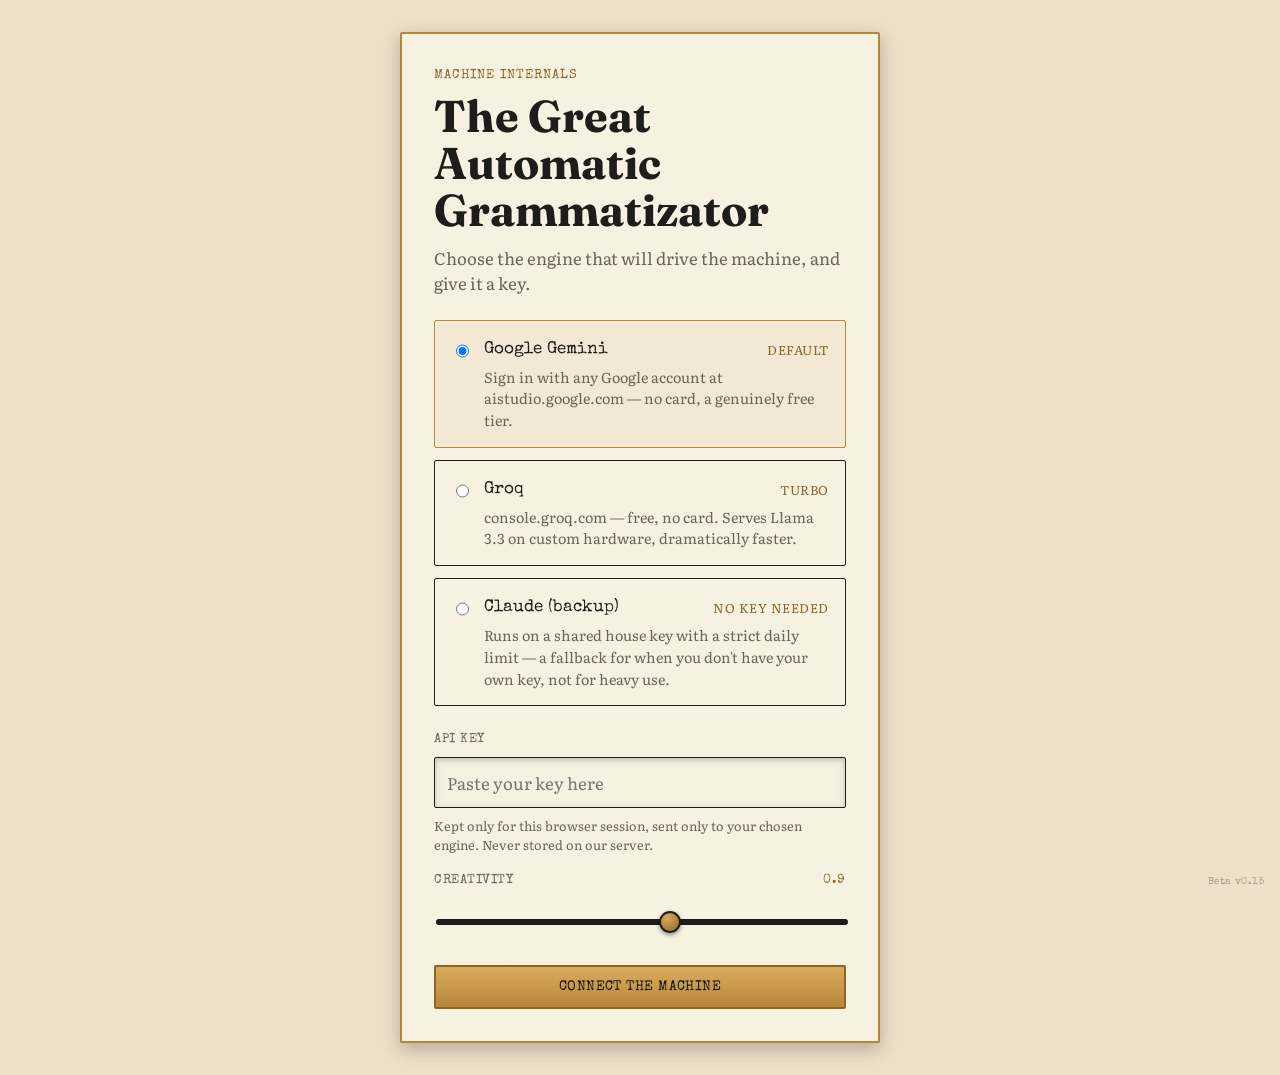
==== frontend/index.html @ ded565c4 "Initial commit: The Great Automatic Grammatizator Hand-built HTML/CSS/JS frontend + FastAPI backend " ====
<!doctype html>
<html lang="en">
<head>
<meta charset="utf-8">
<meta name="viewport" content="width=device-width, initial-scale=1">
<title>The Great Automatic Grammatizator</title>
<meta name="description" content="Pull the levers. Watch the machine write, line by line, in real time.">
<link rel="stylesheet" href="css/tokens.css">
<link rel="stylesheet" href="css/base.css">
<link rel="stylesheet" href="css/ignition.css">
<link rel="stylesheet" href="css/console.css">
<link rel="stylesheet" href="css/animations.css">
</head>
<body>

<!-- ============================================================ -->
<!-- SCREEN 1 — Engine connect                                     -->
<!-- ============================================================ -->
<main id="screen-connect" class="screen screen-connect" data-screen="connect">
  <div class="connect-card">
    <p class="eyebrow">Machine Internals</p>
    <h1 class="connect-title">The Great Automatic<br>Grammatizator</h1>
    <p class="connect-subtitle">Choose the engine that will drive the machine, and give it a key.</p>

    <fieldset class="engine-choice" id="engine-choice">
      <legend class="visually-hidden">AI Engine</legend>

      <label class="engine-card" data-engine-card="gemini">
        <input type="radio" name="engine" value="gemini" checked>
        <span class="engine-card-name">Google Gemini</span>
        <span class="engine-card-tag">Default</span>
        <span class="engine-card-desc">Sign in with any Google account at aistudio.google.com — no card, a genuinely free tier.</span>
      </label>

      <label class="engine-card" data-engine-card="groq">
        <input type="radio" name="engine" value="groq">
        <span class="engine-card-name">Groq</span>
        <span class="engine-card-tag">Turbo</span>
        <span class="engine-card-desc">console.groq.com — free, no card. Serves Llama 3.3 on custom hardware, dramatically faster.</span>
      </label>

      <label class="engine-card" data-engine-card="claude">
        <input type="radio" name="engine" value="claude">
        <span class="engine-card-name">Claude (backup)</span>
        <span class="engine-card-tag">No key needed</span>
        <span class="engine-card-desc">Runs on a shared house key with a strict daily limit — a fallback for when you don't have your own key, not for heavy use.</span>
      </label>
    </fieldset>

    <label class="field" for="api-key-input" id="api-key-field">
      <span class="field-label">API Key</span>
      <input type="password" id="api-key-input" autocomplete="off" spellcheck="false" placeholder="Paste your key here">
      <span class="field-hint" id="api-key-hint">Kept only for this browser session, sent only to your chosen engine. Never stored on our server.</span>
    </label>
    <p class="field-hint field-standalone-hint" id="claude-key-note" hidden>No key needed — the backup engine runs on a shared house key, limited to a strict daily quota. If it's exhausted, switch to Gemini or Groq with your own free key.</p>

    <label class="field field-slider" for="creativity-input">
      <span class="field-label">Creativity <output id="creativity-output">0.9</output></span>
      <input type="range" id="creativity-input" min="0.1" max="1.5" step="0.1" value="0.9">
    </label>

    <p class="connect-error" id="connect-error" role="alert" hidden></p>

    <button type="button" class="btn btn-brass btn-block" id="btn-connect">Connect the Machine</button>
  </div>
</main>

<!-- ============================================================ -->
<!-- SCREEN 2 — Ignition onboarding                                -->
<!-- ============================================================ -->
<main id="screen-ignition" class="screen screen-ignition" data-screen="ignition" hidden>
  <div class="ignition-crt">
    <div class="ignition-scanlines" aria-hidden="true"></div>
    <div class="ignition-log" id="ignition-log" aria-live="polite"></div>

    <form class="ignition-form" id="ignition-form" hidden>
      <label class="ignition-field">
        <span class="ignition-prompt">NAME OF OPERATOR&colon;</span>
        <input type="text" id="operator-name-input" autocomplete="name" maxlength="80" required>
      </label>
      <label class="ignition-field">
        <span class="ignition-prompt">PUBLISHING AGENCY&colon;</span>
        <input type="text" id="agency-name-input" autocomplete="organization" maxlength="80" required>
      </label>
      <button type="submit" class="btn btn-ignition">Engage</button>
    </form>
  </div>
</main>

<!-- ============================================================ -->
<!-- SCREEN 3 — Console                                            -->
<!-- ============================================================ -->
<main id="screen-console" class="screen screen-console" data-screen="console" hidden>

  <header class="console-header">
    <h1 class="console-title">The Great Automatic Grammatizator</h1>
    <div class="console-header-actions">
      <button type="button" class="btn btn-ghost btn-small" id="btn-forget-me">Forget Me</button>
    </div>
  </header>

  <div class="console-main">

    <!-- Setup + auxiliary panels: an off-canvas drawer, not a grid column -- it
         overlays the manuscript while open and slides fully away once locked, so the
         manuscript actually reclaims the width rather than just being uncovered. -->
    <div class="setup-drawer-clip">
      <aside class="setup-drawer" id="setup-drawer">
        <div class="setup-drawer-scroll" id="setup-bank">

      <section class="panel panel-setup" aria-labelledby="panel-setup-heading">
        <h2 class="panel-heading" id="panel-setup-heading">Pre-Selector Buttons</h2>

        <label class="field" for="field-category">
          <span class="field-label">Category</span>
          <select id="field-category" data-field="category">
            <option>Historical</option>
            <option>Satirical</option>
            <option>Philosophical</option>
            <option>Political</option>
            <option>Romantic</option>
            <option>Erotic</option>
            <option selected>Humorous</option>
            <option>Straight</option>
          </select>
        </label>

        <label class="field" for="field-theme">
          <span class="field-label">Theme &amp; Setting</span>
          <select id="field-theme" data-field="theme_setting">
            <option>Army Life</option>
            <option>Pioneer Days</option>
            <option>Civil War</option>
            <option>World War</option>
            <option>Social Upheaval</option>
            <option selected>Wild West</option>
            <option>Country Life</option>
            <option>Childhood Memories</option>
            <option>Seafaring</option>
            <option>The Sea Bottom</option>
          </select>
        </label>

        <label class="field" for="field-style">
          <span class="field-label">Style &amp; Voice</span>
          <select id="field-style" data-field="style_voice">
            <option>Classical</option>
            <option selected>Whimsical</option>
            <option>Racy</option>
            <option>Hard-Boiled</option>
            <option>Stream-of-Consciousness</option>
            <option>Gothic &amp; Dense</option>
            <option>Lyrical</option>
          </select>
        </label>

        <label class="field" for="field-ending">
          <span class="field-label">Ending</span>
          <select id="field-ending" data-field="ending">
            <option selected>Happy &amp; Resolved</option>
            <option>Tragic &amp; Heartbreaking</option>
            <option>A Mind-Bending Plot Twist</option>
            <option>An Unresolved Cliffhanger</option>
          </select>
        </label>

        <label class="field field-slider" for="field-wordage">
          <span class="field-label">Wordage <output id="wordage-output">1500</output></span>
          <input type="range" id="field-wordage" data-field="target_words" min="500" max="10000" step="250" value="1500">
        </label>

        <label class="field" for="field-custom">
          <span class="field-label">Mandatory Details <span class="field-optional">(optional)</span></span>
          <input type="text" id="field-custom" data-field="custom_elements" maxlength="280" placeholder="e.g. a talking clockwork owl">
        </label>
      </section>

      <aside class="panel panel-auxiliary" aria-labelledby="panel-auxiliary-heading">
        <h2 class="panel-heading" id="panel-auxiliary-heading">Auxiliary Attachment</h2>

        <label class="field" for="field-characters">
          <span class="field-label">Cast</span>
          <select id="field-characters" data-field="characters">
            <option selected>A Lone Protagonist</option>
            <option>A Pair (Allies or Rivals)</option>
            <option>An Ensemble Cast</option>
          </select>
        </label>

        <label class="field" for="field-pov">
          <span class="field-label">Point of View</span>
          <select id="field-pov" data-field="pov">
            <option selected>First Person</option>
            <option>Third Person Limited</option>
            <option>Third Person Omniscient</option>
            <option>Second Person (Novelty)</option>
          </select>
        </label>

        <label class="field" for="field-tense">
          <span class="field-label">Tense</span>
          <select id="field-tense" data-field="tense">
            <option selected>Past Tense</option>
            <option>Present Tense</option>
          </select>
        </label>

        <label class="field" for="field-era">
          <span class="field-label">Era</span>
          <select id="field-era" data-field="setting_era">
            <option selected>Victorian</option>
            <option>Interwar</option>
            <option>Contemporary</option>
            <option>Far Future</option>
          </select>
        </label>

        <label class="field" for="field-audience">
          <span class="field-label">Audience</span>
          <select id="field-audience" data-field="audience">
            <option>Children's</option>
            <option>Young Adult</option>
            <option selected>Adult</option>
          </select>
        </label>

        <label class="field" for="field-structure">
          <span class="field-label">Structure</span>
          <select id="field-structure" data-field="structure">
            <option selected>Single Unbroken Scene</option>
            <option>Chaptered Sketch</option>
          </select>
        </label>
      </aside>

        </div><!-- /setup-drawer-scroll (#setup-bank) -->

        <div class="setup-drawer-footer">
          <button type="button" class="lever-switch" id="btn-pull-lever" aria-label="Pull lever — begin composing">
            <span class="lever-switch-plate">
              <svg class="lever-switch-icon" id="lever-icon" viewBox="0 0 40 60" aria-hidden="true"><use href="assets/svg/lever.svg#lever"></use></svg>
            </span>
            <span class="lever-switch-label">Pull Lever</span>
          </button>
        </div>
      </aside><!-- /setup-drawer -->
    </div><!-- /setup-drawer-clip -->

    <!-- The manuscript slot: paper feeds out here, continuously, once composing --
         a full-width sibling of the drawer, not one of its columns, so it actually
         widens once the drawer retracts. -->
    <section class="manuscript-slot" aria-labelledby="manuscript-heading">
      <h2 class="visually-hidden" id="manuscript-heading">Manuscript</h2>
      <div class="manuscript-paper" id="manuscript-paper">
        <p class="manuscript-placeholder" id="manuscript-placeholder">Set the pre-selectors, then pull the lever.</p>
        <div class="manuscript-letterhead" id="manuscript-letterhead" hidden>
          <p class="manuscript-agency" id="manuscript-agency"></p>
          <p class="manuscript-byline" id="manuscript-byline"></p>
        </div>
        <div class="manuscript-text" id="manuscript-text" aria-live="polite"><span id="manuscript-text-content"></span><span class="write-head" id="manuscript-write-head" hidden></span></div>
        <p class="manuscript-status" id="manuscript-status" hidden></p>
      </div>

      <div class="manuscript-actions">
        <button type="button" class="btn btn-ghost" id="btn-pause" hidden>Pause</button>
        <button type="button" class="btn btn-ghost" id="btn-stop" hidden>Stop</button>
        <button type="button" class="btn btn-brass" id="btn-bind-archive" hidden>Bind &amp; Archive (PDF)</button>
        <button type="button" class="btn btn-ghost" id="btn-new-manuscript" hidden>New Manuscript</button>
      </div>
      <p class="console-error" id="console-error" role="alert" hidden></p>
    </section>

    <!-- Continuous dials: always live, even mid-composition -->
    <section class="panel panel-dials" aria-labelledby="panel-dials-heading">
      <h2 class="panel-heading" id="panel-dials-heading">Continuous Adjusters</h2>

      <div class="dial-progress" id="dial-progress" hidden aria-hidden="true">
        <span class="dial-progress-label">Recalibrating…</span>
        <div class="dial-progress-track"><div class="dial-progress-fill" id="dial-progress-fill"></div></div>
      </div>

      <div class="dial-group dial-group-stops">
        <p class="dial-group-label">Organ Stops</p>
        <div class="dial-row">
          <label class="dial" for="dial-tension">
            <span class="dial-name">Tension</span>
            <input type="range" id="dial-tension" data-dial="tension" min="0" max="10" value="4">
          </label>
          <label class="dial" for="dial-surprise">
            <span class="dial-name">Surprise</span>
            <input type="range" id="dial-surprise" data-dial="surprise" min="0" max="10" value="4">
          </label>
          <label class="dial" for="dial-humour">
            <span class="dial-name">Humour</span>
            <input type="range" id="dial-humour" data-dial="humour" min="0" max="10" value="6">
          </label>
          <label class="dial" for="dial-pathos">
            <span class="dial-name">Pathos</span>
            <input type="range" id="dial-pathos" data-dial="pathos" min="0" max="10" value="3">
          </label>
          <label class="dial" for="dial-mystery">
            <span class="dial-name">Mystery</span>
            <input type="range" id="dial-mystery" data-dial="mystery" min="0" max="10" value="3">
          </label>
        </div>
      </div>

      <div class="dial-group dial-group-pedals">
        <p class="dial-group-label">Foot Pedals</p>
        <div class="dial-row">
          <label class="pedal" for="dial-passion">
            <span class="dial-name">Passion</span>
            <input type="range" id="dial-passion" data-dial="passion" min="0" max="10" value="2">
          </label>
          <label class="pedal" for="dial-intensity">
            <span class="dial-name">Intensity</span>
            <input type="range" id="dial-intensity" data-dial="intensity" min="0" max="10" value="3">
          </label>
        </div>
        <p class="safety-governor" id="safety-governor">
          <span class="safety-governor-light" aria-hidden="true"></span>
          Safety Governor — Engaged
        </p>
      </div>
    </section>

  </div><!-- /console-main -->

</main>

<!-- Signature ignition→console transition overlay -->
<div id="machine-transition" class="machine-transition" aria-hidden="true"></div>

<div class="toast" id="toast" role="status" aria-live="polite" hidden></div>

<p class="build-tag" id="build-tag" aria-hidden="true">Beta v0.15</p>

<script src="js/state.js"></script>
<script src="js/api.js"></script>
<script src="js/composer.js"></script>
<script src="js/screens/engine-connect.js"></script>
<script src="js/screens/ignition-onboarding.js"></script>
<script src="js/screens/console.js"></script>
<script src="js/main.js"></script>
</body>
</html>
---- frontend/css/tokens.css ----
/* Design tokens for The Great Automatic Grammatizator.
   One deliberate identity — an aged brass-and-parchment machine console — rather than
   a light/dark toggle: the steampunk workshop look is the point, not a mode to escape. */

:root {
  /* ---- Palette -------------------------------------------------------- */
  --color-parchment:       #ede0c8;
  --color-parchment-dark:  #ddcda8;
  --color-parchment-shadow:#c9b98f;

  --color-iron:      #1f1d1a;
  --color-iron-soft:  #2c2925;
  --color-iron-panel: #171512;

  --color-brass:       #b8863b;
  --color-brass-light: #d9ab5c;
  --color-brass-dark:  #8f6526;

  --color-patina:  #5b8a76;
  --color-valve-glow: #d98a2b;
  --color-valve-glow-soft: rgba(217, 138, 43, 0.35);

  --color-rust: #a63d40;
  --color-slate: #6b6459;
  --color-slate-light: #948c7d;

  --color-paper-white: #f7f1e1;

  /* ---- Semantic aliases ------------------------------------------------ */
  --bg-console:        var(--color-parchment);
  --bg-panel:          var(--color-paper-white);
  --bg-ignition:       var(--color-iron-panel);
  --text-primary:      var(--color-iron);
  --text-secondary:    var(--color-slate);
  --text-on-dark:      var(--color-brass-light);
  --border-etched:     var(--color-iron);
  --accent-brass:      var(--color-brass);
  --accent-patina:     var(--color-patina);
  --accent-danger:     var(--color-rust);
  --glow-valve:        var(--color-valve-glow);

  /* ---- Type -------------------------------------------------------------
     Fraunces: display, used sparingly (title, screen headings).
     Special Elite: mechanical labels, ignition boot text, lever/dial captions.
     Literata: the manuscript itself — long-form reading face. */
  --font-display: "Fraunces", "Iowan Old Style", Georgia, serif;
  --font-mechanical: "Special Elite", "Courier New", monospace;
  --font-body: "Literata", Georgia, "Times New Roman", serif;

  --text-xs:   clamp(0.72rem, 0.68rem + 0.2vw, 0.8rem);
  --text-sm:   clamp(0.82rem, 0.78rem + 0.2vw, 0.9rem);
  --text-base: clamp(0.95rem, 0.9rem + 0.25vw, 1.05rem);
  --text-md:   clamp(1.1rem, 1rem + 0.4vw, 1.3rem);
  --text-lg:   clamp(1.4rem, 1.2rem + 0.8vw, 1.9rem);
  --text-xl:   clamp(1.9rem, 1.5rem + 1.6vw, 2.9rem);

  /* ---- Spacing (4px base) ------------------------------------------------ */
  --space-1: 0.25rem;
  --space-2: 0.5rem;
  --space-3: 0.75rem;
  --space-4: 1rem;
  --space-5: 1.5rem;
  --space-6: 2rem;
  --space-7: 3rem;
  --space-8: 4.5rem;

  /* ---- Structure ---------------------------------------------------------- */
  --radius-rivet: 2px;    /* almost-sharp — this is a riveted machine, not a soft app */
  --radius-gauge: 50%;
  --border-hairline: 1px solid var(--color-iron);
  --border-brass: 2px solid var(--color-brass);

  --shadow-panel: 0 6px 18px rgba(31, 29, 26, 0.28);
  --shadow-inset: inset 0 2px 6px rgba(31, 29, 26, 0.25);
  --shadow-glow: 0 0 14px var(--color-valve-glow-soft);

  /* ---- Motion --------------------------------------------------------------
     Character reveal pace derives from ~220wpm adult reading speed
     (220 words/min * ~5.5 chars/word ≈ 1210 chars/min ≈ 50ms/char). */
  --pace-char-ms: 48;
  --duration-quick: 180ms;
  --duration-standard: 420ms;
  --duration-signature: 1100ms;
  --ease-mechanical: cubic-bezier(0.34, 1.56, 0.64, 1); /* slight overshoot, like a lever settling */
  --ease-standard: cubic-bezier(0.4, 0, 0.2, 1);

  /* ---- Layering --------------------------------------------------------- */
  --z-console: 1;
  --z-panel-lock: 5;
  --z-ignition: 10;
  --z-transition-overlay: 20;
  --z-toast: 30;
}

/* Reduced-motion is read once in JS (state.js) to branch behavior for JS-driven
   animation; this custom property lets pure-CSS keyframes key off the same signal. */
@media (prefers-reduced-motion: reduce) {
  :root {
    --duration-quick: 1ms;
    --duration-standard: 1ms;
    --duration-signature: 1ms;
  }
}
---- frontend/css/base.css ----
/* Reset, font loading, and base typography. */

@font-face {
  font-family: "Fraunces";
  src: url("../assets/fonts/Fraunces/Fraunces-Regular.woff2") format("woff2");
  font-weight: 400;
  font-style: normal;
  font-display: swap;
}
@font-face {
  font-family: "Fraunces";
  src: url("../assets/fonts/Fraunces/Fraunces-Bold.woff2") format("woff2");
  font-weight: 700;
  font-style: normal;
  font-display: swap;
}
@font-face {
  font-family: "Special Elite";
  src: url("../assets/fonts/SpecialElite/SpecialElite-Regular.woff2") format("woff2");
  font-weight: 400;
  font-style: normal;
  font-display: swap;
}
@font-face {
  font-family: "Literata";
  src: url("../assets/fonts/Literata/Literata-Regular.woff2") format("woff2");
  font-weight: 400;
  font-style: normal;
  font-display: swap;
}
@font-face {
  font-family: "Literata";
  src: url("../assets/fonts/Literata/Literata-SemiBold.woff2") format("woff2");
  font-weight: 600;
  font-style: normal;
  font-display: swap;
}
@font-face {
  font-family: "Literata";
  src: url("../assets/fonts/Literata/Literata-Italic.woff2") format("woff2");
  font-weight: 400;
  font-style: italic;
  font-display: swap;
}

*, *::before, *::after {
  box-sizing: border-box;
}

html {
  color-scheme: light;
  /* This app commits to one illustrated identity rather than following the OS
     light/dark preference — see tokens.css. */
}

body {
  margin: 0;
  min-height: 100vh;
  background: var(--bg-console);
  color: var(--text-primary);
  font-family: var(--font-body);
  font-size: var(--text-base);
  line-height: 1.5;
  -webkit-font-smoothing: antialiased;
  overflow-x: hidden;
}

h1, h2, h3, p, figure {
  margin: 0;
}

button {
  font-family: inherit;
  color: inherit;
  cursor: pointer;
}

input, select, button, textarea {
  font-family: inherit;
  font-size: inherit;
}

/* iOS auto-zooms on focus if a text input computes under 16px. */
input, select, textarea {
  font-size: max(var(--text-base), 16px);
}

img, svg {
  display: block;
  max-width: 100%;
}

a {
  color: var(--color-brass-dark);
}

/* ---- Focus ---------------------------------------------------------- */
:focus {
  outline: none;
}
:focus-visible {
  outline: 3px solid var(--color-valve-glow);
  outline-offset: 2px;
  border-radius: var(--radius-rivet);
}

/* ---- Utilities -------------------------------------------------------- */
.visually-hidden {
  position: absolute;
  width: 1px;
  height: 1px;
  padding: 0;
  margin: -1px;
  overflow: hidden;
  clip: rect(0, 0, 0, 0);
  white-space: nowrap;
  border: 0;
}

.screen {
  min-height: 100vh;
  width: 100%;
}

/* Any component class that sets its own `display` (`.btn`, `.ignition-form`, etc.)
   silently outranks the browser default `[hidden] { display: none }` rule, since both
   are equal-specificity author-stylesheet-vs-UA-stylesheet rules and ours loads later.
   Without this, toggling the `hidden` property leaves the element visually visible.
   This is deliberately global and !important — `hidden` must always mean hidden. */
[hidden] {
  display: none !important;
}

/* Global horizontal-scroll guard: wide content (the manuscript slot, panels) must
   scroll internally, never the page body. */
.scroll-x {
  overflow-x: auto;
  -webkit-overflow-scrolling: touch;
}

/* Quiet build tag, present on every screen -- bump the number by hand each iteration. */
.build-tag {
  position: fixed;
  right: var(--space-2, 8px);
  bottom: var(--space-2, 8px);
  margin: 0;
  padding: 2px 8px;
  font-family: var(--font-mechanical, monospace);
  font-size: 10px;
  letter-spacing: 0.04em;
  color: var(--text-secondary, #8a8272);
  opacity: 0.55;
  pointer-events: none;
  z-index: 5;
}
---- frontend/css/ignition.css ----
/* Screen 2 — the ignition/boot sequence: the machine's electronic brain waking up.
   Dark, brass-phosphor glow (not a generic green terminal — same brass family as the
   console, this is the same machine, a different layer of it). */

.screen-ignition {
  background: var(--bg-ignition);
  display: flex;
  align-items: center;
  justify-content: center;
  padding: var(--space-5);
}

.ignition-crt {
  position: relative;
  width: min(640px, 100%);
  min-height: 360px;
  padding: var(--space-6);
  background: radial-gradient(ellipse at 50% 30%, #201b12 0%, var(--bg-ignition) 75%);
  border: 1px solid var(--color-brass-dark);
  border-radius: 6px;
  box-shadow: 0 0 40px rgba(217, 138, 43, 0.15), inset 0 0 60px rgba(0, 0, 0, 0.6);
  overflow: hidden;
}

.ignition-scanlines {
  position: absolute;
  inset: 0;
  pointer-events: none;
  background: repeating-linear-gradient(
    to bottom,
    rgba(217, 138, 43, 0.05) 0px,
    rgba(217, 138, 43, 0.05) 1px,
    transparent 2px,
    transparent 3px
  );
  mix-blend-mode: screen;
}

.ignition-log {
  font-family: var(--font-mechanical);
  font-size: var(--text-sm);
  line-height: 1.9;
  color: var(--color-brass-light);
  text-shadow: 0 0 6px var(--color-valve-glow-soft);
  white-space: pre-wrap;
  min-height: 4em;
}

.ignition-log .boot-cursor {
  display: inline-block;
  width: 0.55em;
  height: 1em;
  background: var(--color-brass-light);
  vertical-align: text-bottom;
  margin-left: 2px;
}

.ignition-form {
  margin-top: var(--space-6);
  display: grid;
  gap: var(--space-5);
}

.ignition-field {
  display: block;
}

.ignition-prompt {
  display: block;
  font-family: var(--font-mechanical);
  font-size: var(--text-sm);
  color: var(--color-brass-light);
  text-shadow: 0 0 6px var(--color-valve-glow-soft);
  margin-bottom: var(--space-2);
  letter-spacing: 0.03em;
}

.ignition-field input {
  width: 100%;
  min-height: 44px;
  padding: var(--space-2) 0;
  background: transparent;
  border: none;
  border-bottom: 2px solid var(--color-brass-dark);
  color: var(--color-paper-white);
  font-family: var(--font-mechanical);
  font-size: var(--text-base);
  caret-color: var(--color-valve-glow);
}
.ignition-field input:focus-visible {
  border-bottom-color: var(--color-valve-glow);
  outline: none;
}

.btn-ignition {
  justify-self: start;
  background: transparent;
  border: 2px solid var(--color-brass);
  color: var(--color-brass-light);
  font-family: var(--font-mechanical);
  text-transform: uppercase;
  letter-spacing: 0.08em;
  padding: var(--space-3) var(--space-6);
  border-radius: var(--radius-rivet);
  min-height: 44px;
}
.btn-ignition:hover {
  background: rgba(217, 138, 43, 0.12);
}
---- frontend/css/console.css ----
/* Engine-connect + Console screens — the "daylight" parchment-and-brass register.
   (The ignition/boot screen is dark and lives in ignition.css.) */

/* ---- Shared form primitives -------------------------------------------- */

.field {
  display: block;
  margin-bottom: var(--space-4);
}

.field-label {
  display: flex;
  justify-content: space-between;
  gap: var(--space-2);
  font-family: var(--font-mechanical);
  font-size: var(--text-xs);
  letter-spacing: 0.04em;
  text-transform: uppercase;
  color: var(--text-secondary);
  margin-bottom: var(--space-2);
}

.field-optional {
  text-transform: none;
  letter-spacing: normal;
  opacity: 0.7;
}

.field-hint {
  display: block;
  margin-top: var(--space-2);
  font-size: var(--text-xs);
  color: var(--text-secondary);
}

.field-standalone-hint {
  margin: calc(-1 * var(--space-2)) 0 var(--space-4);
}

.field select,
.field input[type="text"],
.field input[type="password"] {
  width: 100%;
  padding: var(--space-3);
  min-height: 44px;
  background: var(--bg-panel);
  border: var(--border-hairline);
  border-radius: var(--radius-rivet);
  color: var(--text-primary);
  box-shadow: var(--shadow-inset);
}

.field select {
  appearance: none;
  background-image: linear-gradient(45deg, transparent 50%, var(--color-iron) 50%),
                     linear-gradient(135deg, var(--color-iron) 50%, transparent 50%);
  background-position: calc(100% - 18px) center, calc(100% - 12px) center;
  background-size: 6px 6px, 6px 6px;
  background-repeat: no-repeat;
}

/* ---- Range inputs — styled as brass dials, shared across screens ------- */

input[type="range"] {
  -webkit-appearance: none;
  appearance: none;
  width: 100%;
  height: 28px;
  background: transparent;
  min-height: 44px;
  padding-block: 8px;
}

input[type="range"]::-webkit-slider-runnable-track {
  height: 6px;
  background: var(--color-iron);
  border-radius: 3px;
  box-shadow: var(--shadow-inset);
}
input[type="range"]::-moz-range-track {
  height: 6px;
  background: var(--color-iron);
  border-radius: 3px;
}
input[type="range"]::-webkit-slider-thumb {
  -webkit-appearance: none;
  width: 22px;
  height: 22px;
  margin-top: -8px;
  border-radius: 50%;
  background: radial-gradient(circle at 35% 30%, var(--color-brass-light), var(--color-brass-dark));
  border: 2px solid var(--color-iron);
  box-shadow: 0 2px 4px rgba(0, 0, 0, 0.4);
  cursor: grab;
}
input[type="range"]::-moz-range-thumb {
  width: 22px;
  height: 22px;
  border-radius: 50%;
  background: radial-gradient(circle at 35% 30%, var(--color-brass-light), var(--color-brass-dark));
  border: 2px solid var(--color-iron);
  cursor: grab;
}
input[type="range"]:disabled::-webkit-slider-thumb {
  background: var(--color-slate-light);
  cursor: not-allowed;
}
input[type="range"]:focus-visible::-webkit-slider-thumb {
  outline: 3px solid var(--color-valve-glow);
  outline-offset: 2px;
}

.field-slider output {
  font-family: var(--font-mechanical);
  color: var(--color-brass-dark);
}

/* ---- Buttons ------------------------------------------------------------ */

.btn {
  display: inline-flex;
  align-items: center;
  justify-content: center;
  gap: var(--space-2);
  min-height: 44px;
  padding: var(--space-3) var(--space-5);
  border: var(--border-brass);
  border-radius: var(--radius-rivet);
  background: var(--bg-panel);
  font-family: var(--font-mechanical);
  font-size: var(--text-sm);
  letter-spacing: 0.03em;
  text-transform: uppercase;
  transition: transform var(--duration-quick) var(--ease-standard),
              box-shadow var(--duration-quick) var(--ease-standard);
}
.btn:hover { transform: translateY(-1px); box-shadow: var(--shadow-panel); }
.btn:active { transform: translateY(0); }
.btn:disabled { opacity: 0.5; cursor: not-allowed; transform: none; box-shadow: none; }

.btn-brass {
  background: linear-gradient(180deg, var(--color-brass-light), var(--color-brass));
  color: var(--color-iron-panel);
  border-color: var(--color-brass-dark);
}
.btn-ghost {
  background: transparent;
  border-color: var(--color-slate-light);
  color: var(--text-secondary);
}
.btn-block { width: 100%; }
.btn-small { min-height: 36px; padding: var(--space-2) var(--space-4); font-size: var(--text-xs); }

/* The lever — deliberately not a .btn. A real toggle switch mounted on its own
   plate, not a labeled pill button: it's the one big physical control in the whole
   console, and should read as an object, not chrome. Rest position is upright;
   engaging it throws the handle down and it STAYS thrown (no spring-back) until
   the drawer housing it retracts, or a new manuscript resets it. */
.lever-switch {
  display: flex;
  flex-direction: column;
  align-items: center;
  gap: var(--space-2);
  width: 100%;
  min-height: 44px;
  padding: var(--space-2) 0;
  background: transparent;
  border: none;
  cursor: pointer;
}
.lever-switch:disabled { opacity: 0.5; cursor: not-allowed; }

.lever-switch-plate {
  position: relative;
  display: flex;
  align-items: flex-end;
  justify-content: center;
  width: 96px;
  height: 112px;
  padding-bottom: var(--space-3);
  background: linear-gradient(180deg, var(--color-iron-soft), var(--color-iron-panel));
  border: var(--border-hairline);
  border-radius: var(--radius-rivet);
  box-shadow: var(--shadow-inset), 0 2px 4px rgba(0, 0, 0, 0.35);
  overflow: hidden;
}
.lever-switch-plate::before {
  content: "";
  position: absolute;
  inset: 6px;
  border: 1px dashed rgba(184, 134, 59, 0.3);
  border-radius: 2px;
  pointer-events: none;
}
.lever-switch-plate::after {
  /* corner rivets */
  content: "";
  position: absolute;
  inset: 0;
  background:
    radial-gradient(circle 2px at 10px 10px, var(--color-brass), transparent 2.2px),
    radial-gradient(circle 2px at calc(100% - 10px) 10px, var(--color-brass), transparent 2.2px);
  pointer-events: none;
}

.lever-switch-icon {
  width: 46px;
  height: 68px;
  transform-origin: 50% 92%;
  transition: transform var(--duration-standard) var(--ease-mechanical);
}
.lever-switch:hover:not(:disabled) .lever-switch-icon {
  transform: rotate(-8deg);
}
.lever-switch.is-engaged .lever-switch-icon {
  transform: rotate(55deg);
}

.lever-switch-label {
  font-family: var(--font-mechanical);
  font-size: var(--text-xs);
  letter-spacing: 0.08em;
  text-transform: uppercase;
  color: var(--color-brass-dark);
}

/* ---- Screen 1: Engine connect -------------------------------------------- */

.screen-connect {
  display: flex;
  align-items: center;
  justify-content: center;
  padding: var(--space-6) var(--space-4);
}

.connect-card {
  width: min(480px, 100%);
  background: var(--bg-panel);
  border: var(--border-brass);
  border-radius: var(--radius-rivet);
  box-shadow: var(--shadow-panel);
  padding: var(--space-6);
}

.eyebrow {
  font-family: var(--font-mechanical);
  font-size: var(--text-xs);
  letter-spacing: 0.08em;
  text-transform: uppercase;
  color: var(--color-brass-dark);
  margin-bottom: var(--space-2);
}

.connect-title {
  font-family: var(--font-display);
  font-weight: 700;
  font-size: var(--text-xl);
  line-height: 1.05;
  margin-bottom: var(--space-3);
}

.connect-subtitle {
  color: var(--text-secondary);
  margin-bottom: var(--space-5);
}

.engine-choice {
  border: 0;
  padding: 0;
  margin: 0 0 var(--space-5);
  display: grid;
  gap: var(--space-3);
}

.engine-card {
  display: grid;
  grid-template-columns: auto 1fr auto;
  gap: var(--space-1) var(--space-3);
  padding: var(--space-4);
  border: var(--border-hairline);
  border-radius: var(--radius-rivet);
  cursor: pointer;
  transition: border-color var(--duration-quick) var(--ease-standard),
              background var(--duration-quick) var(--ease-standard);
}
.engine-card:has(input:checked) {
  border-color: var(--color-brass);
  background: rgba(184, 134, 59, 0.08);
}
.engine-card input { grid-row: 1; }
.engine-card-name {
  grid-column: 2; grid-row: 1;
  font-family: var(--font-mechanical);
  font-weight: 400;
}
.engine-card-tag {
  grid-column: 3; grid-row: 1;
  font-size: var(--text-xs);
  color: var(--color-brass-dark);
  text-transform: uppercase;
  letter-spacing: 0.04em;
  align-self: center;
}
.engine-card-desc {
  grid-column: 2 / 4; grid-row: 2;
  font-size: var(--text-sm);
  color: var(--text-secondary);
}

.connect-error, .console-error {
  color: var(--color-rust);
  font-size: var(--text-sm);
  margin: var(--space-3) 0;
}

/* ---- Screen 3: Console ---------------------------------------------------- */

.screen-console {
  padding: var(--space-4) var(--space-4) var(--space-7);
  max-width: 1200px;
  margin: 0 auto;
}

.console-header {
  display: flex;
  align-items: baseline;
  justify-content: space-between;
  flex-wrap: wrap;
  gap: var(--space-3);
  padding-block: var(--space-5);
  border-bottom: var(--border-hairline);
  margin-bottom: var(--space-5);
}

.console-title {
  font-family: var(--font-display);
  font-weight: 700;
  font-size: var(--text-lg);
}

.console-main {
  display: grid;
  grid-template-columns: minmax(0, 1fr) minmax(240px, 300px);
  gap: var(--space-5);
  align-items: start;
  position: relative;
}

.panel {
  background: var(--bg-panel);
  border: var(--border-hairline);
  border-radius: var(--radius-rivet);
  padding: var(--space-5);
  box-shadow: var(--shadow-panel);
}

.panel-heading {
  font-family: var(--font-mechanical);
  font-size: var(--text-xs);
  letter-spacing: 0.06em;
  text-transform: uppercase;
  color: var(--color-brass-dark);
  border-bottom: 1px solid var(--color-parchment-shadow);
  padding-bottom: var(--space-3);
  margin-bottom: var(--space-4);
}

/* setup-drawer is a true off-canvas overlay, not a grid column — it covers the
   manuscript column while open and slides fully away once locked, so the
   manuscript actually reclaims that width rather than merely being uncovered in
   place. .setup-drawer-clip is a dedicated clipping box (not applied to
   console-main itself, which would also clip the manuscript/dials panels' own
   box-shadows) sized to the drawer's own footprint — without it, no fixed
   translateX% reliably clears the viewport at every scroll position. */
.setup-drawer-clip {
  position: absolute;
  inset: 0;
  overflow: hidden;
  pointer-events: none;
  z-index: var(--z-panel-lock);
}

.setup-drawer {
  position: absolute;
  inset: 0;
  width: min(340px, 100%);
  display: flex;
  flex-direction: column;
  background: var(--bg-panel);
  border: var(--border-hairline);
  border-right: var(--border-brass);
  border-radius: var(--radius-rivet);
  box-shadow: var(--shadow-panel);
  pointer-events: auto;
  transform: translateX(0);
  transition: transform var(--duration-standard) var(--ease-mechanical);
}
.setup-drawer.is-locked {
  transform: translateX(-105%);
  pointer-events: none;
}

.setup-drawer-scroll {
  flex: 1 1 auto;
  overflow-y: auto;
  padding: var(--space-5);
  display: grid;
  gap: var(--space-5);
}

.setup-drawer-footer {
  flex: 0 0 auto;
  padding: var(--space-4) var(--space-5);
  border-top: var(--border-hairline);
  background:
    repeating-linear-gradient(135deg, rgba(0,0,0,0.03) 0 2px, transparent 2px 14px),
    var(--bg-panel);
}

.manuscript-slot {
  min-height: 420px;
}

.manuscript-paper {
  background: var(--bg-panel);
  border: var(--border-hairline);
  border-radius: var(--radius-rivet);
  box-shadow: var(--shadow-panel);
  padding: var(--space-6);
  min-height: 420px;
  clip-path: polygon(
    0% 1.5%, 3% 0%, 9% 1%, 15% 0.2%, 22% 1.2%, 30% 0%, 38% 1%, 46% 0.3%,
    54% 1.1%, 62% 0%, 70% 1%, 78% 0.2%, 86% 1.2%, 93% 0%, 100% 1.5%,
    100% 100%, 0% 100%
  );
}

.manuscript-placeholder {
  color: var(--text-secondary);
  font-style: italic;
  font-family: var(--font-body);
}

.manuscript-letterhead {
  border-bottom: 2px solid var(--color-brass);
  padding-bottom: var(--space-3);
  margin-bottom: var(--space-4);
}
.manuscript-agency {
  font-family: var(--font-display);
  font-weight: 700;
  font-size: var(--text-md);
}
.manuscript-byline {
  font-family: var(--font-body);
  font-style: italic;
  color: var(--text-secondary);
  font-size: var(--text-sm);
}

.manuscript-text {
  font-family: var(--font-body);
  font-size: var(--text-base);
  line-height: 1.7;
  white-space: pre-wrap;
}

.manuscript-text .beat-line {
  display: block;
}

.manuscript-text .write-head {
  display: inline-block;
  width: 0.5em;
  height: 1em;
  vertical-align: text-bottom;
  background: var(--color-brass-dark);
  margin-left: 1px;
}

.manuscript-status {
  margin-top: var(--space-4);
  font-family: var(--font-mechanical);
  font-size: var(--text-xs);
  color: var(--color-brass-dark);
  letter-spacing: 0.04em;
  text-transform: uppercase;
}
.manuscript-status.is-concluded {
  color: var(--color-patina);
}
.manuscript-status.is-jammed {
  color: var(--color-rust);
}
.manuscript-status.is-paused {
  color: var(--color-slate);
}

/* Shows the real, composer.js-computed wait between moving a dial and its effect
   landing (structurally two beats out — see console.js) rather than hiding it. */
.dial-progress {
  margin-bottom: var(--space-5);
}
.dial-progress-label {
  display: block;
  font-family: var(--font-mechanical);
  font-size: var(--text-xs);
  color: var(--color-brass-dark);
  text-transform: uppercase;
  letter-spacing: 0.05em;
  margin-bottom: var(--space-2);
}
.dial-progress-track {
  height: 6px;
  background: var(--color-iron);
  border-radius: 3px;
  box-shadow: var(--shadow-inset);
  overflow: hidden;
}
.dial-progress-fill {
  height: 100%;
  width: 0%;
  background: linear-gradient(90deg, var(--color-brass-dark), var(--color-valve-glow));
}

.dial-group {
  margin-bottom: var(--space-5);
}
.dial-group-label {
  font-family: var(--font-mechanical);
  font-size: var(--text-xs);
  color: var(--text-secondary);
  text-transform: uppercase;
  letter-spacing: 0.05em;
  margin-bottom: var(--space-3);
}
.dial-row {
  display: grid;
  gap: var(--space-4);
}
.dial, .pedal {
  display: block;
}
.dial-name {
  display: block;
  font-family: var(--font-mechanical);
  font-size: var(--text-xs);
  margin-bottom: var(--space-1);
}

.pedal input[type="range"]::-webkit-slider-thumb {
  border-radius: var(--radius-rivet);
  width: 26px;
  height: 16px;
  background: linear-gradient(180deg, var(--color-slate-light), var(--color-iron-soft));
}

.dial-group-pedals[data-inert="true"] .pedal {
  opacity: 0.55;
}
.dial-group-stops[data-inert="true"] .dial {
  opacity: 0.55;
}

.safety-governor {
  display: flex;
  align-items: center;
  gap: var(--space-2);
  margin-top: var(--space-4);
  font-family: var(--font-mechanical);
  font-size: var(--text-xs);
  color: var(--text-secondary);
  letter-spacing: 0.03em;
}
.safety-governor-light {
  width: 8px;
  height: 8px;
  border-radius: 50%;
  background: var(--color-valve-glow);
  box-shadow: var(--shadow-glow);
  flex: none;
}

/* Bind & Archive / New Manuscript — actions on the manuscript itself, placed right
   under the card they act on rather than as a disconnected page-level footer. */
.manuscript-actions {
  display: flex;
  flex-wrap: wrap;
  gap: var(--space-4);
  justify-content: center;
  margin-top: var(--space-5);
}

.console-error {
  text-align: center;
}

/* ---- Responsive: the drawer becomes a full-width sheet, dials drop below the
   manuscript, on narrow viewports ------------------------------------------- */
@media (max-width: 900px) {
  .console-main {
    grid-template-columns: 1fr;
  }
  .setup-drawer {
    width: 100%;
  }
}
---- frontend/css/animations.css ----
/* Keyframes + motion overrides. The signature ignition→console transition and the
   character-by-character manuscript reveal are driven from JS (composer.js / main.js)
   via the Web Animations API, with genuinely different reduced-motion code paths —
   this file covers CSS-only ambient/decorative motion and its reduced-motion opt-outs. */

@keyframes ignition-flicker {
  0%, 100% { opacity: 1; }
  92% { opacity: 1; }
  93% { opacity: 0.82; }
  94% { opacity: 1; }
  97% { opacity: 0.9; }
  98% { opacity: 1; }
}

@keyframes scanline-drift {
  from { background-position: 0 0; }
  to { background-position: 0 6px; }
}

@keyframes cursor-blink {
  0%, 45% { opacity: 1; }
  50%, 95% { opacity: 0; }
  100% { opacity: 1; }
}

@keyframes gauge-jitter {
  0%, 100% { transform: rotate(0deg); }
  25% { transform: rotate(-6deg); }
  75% { transform: rotate(6deg); }
}

.ignition-crt {
  animation: ignition-flicker 6s ease-in-out infinite;
}
.ignition-scanlines {
  animation: scanline-drift 0.4s linear infinite;
}
.ignition-log .boot-cursor,
.manuscript-text .write-head {
  animation: cursor-blink 1s steps(1) infinite;
}

.manuscript-status.is-composing::before {
  content: "";
  display: inline-block;
  width: 10px;
  height: 10px;
  margin-right: var(--space-2);
  border: 2px solid var(--color-brass-dark);
  border-top-color: transparent;
  border-radius: 50%;
  animation: gauge-jitter 900ms var(--ease-standard) infinite;
  vertical-align: -1px;
}

/* Fixed-position overlay used for the ignition→console signature transition.
   Its actual keyframes are driven by element.animate() in JS so the reduced-motion
   branch can be a structurally different animation, not just a faster one. */
.machine-transition {
  position: fixed;
  inset: 0;
  z-index: var(--z-transition-overlay);
  pointer-events: none;
  opacity: 0;
}

.toast {
  position: fixed;
  left: 50%;
  bottom: var(--space-6);
  transform: translateX(-50%);
  z-index: var(--z-toast);
  background: var(--color-iron);
  color: var(--color-paper-white);
  font-family: var(--font-mechanical);
  font-size: var(--text-sm);
  padding: var(--space-3) var(--space-5);
  border-radius: var(--radius-rivet);
  border: 1px solid var(--color-brass);
  box-shadow: var(--shadow-panel);
}

@media (prefers-reduced-motion: reduce) {
  .ignition-crt { animation: none; }
  .ignition-scanlines { animation: none; opacity: 0.4; }
  .manuscript-status.is-composing::before { animation: none; border-top-color: var(--color-brass-dark); }
}
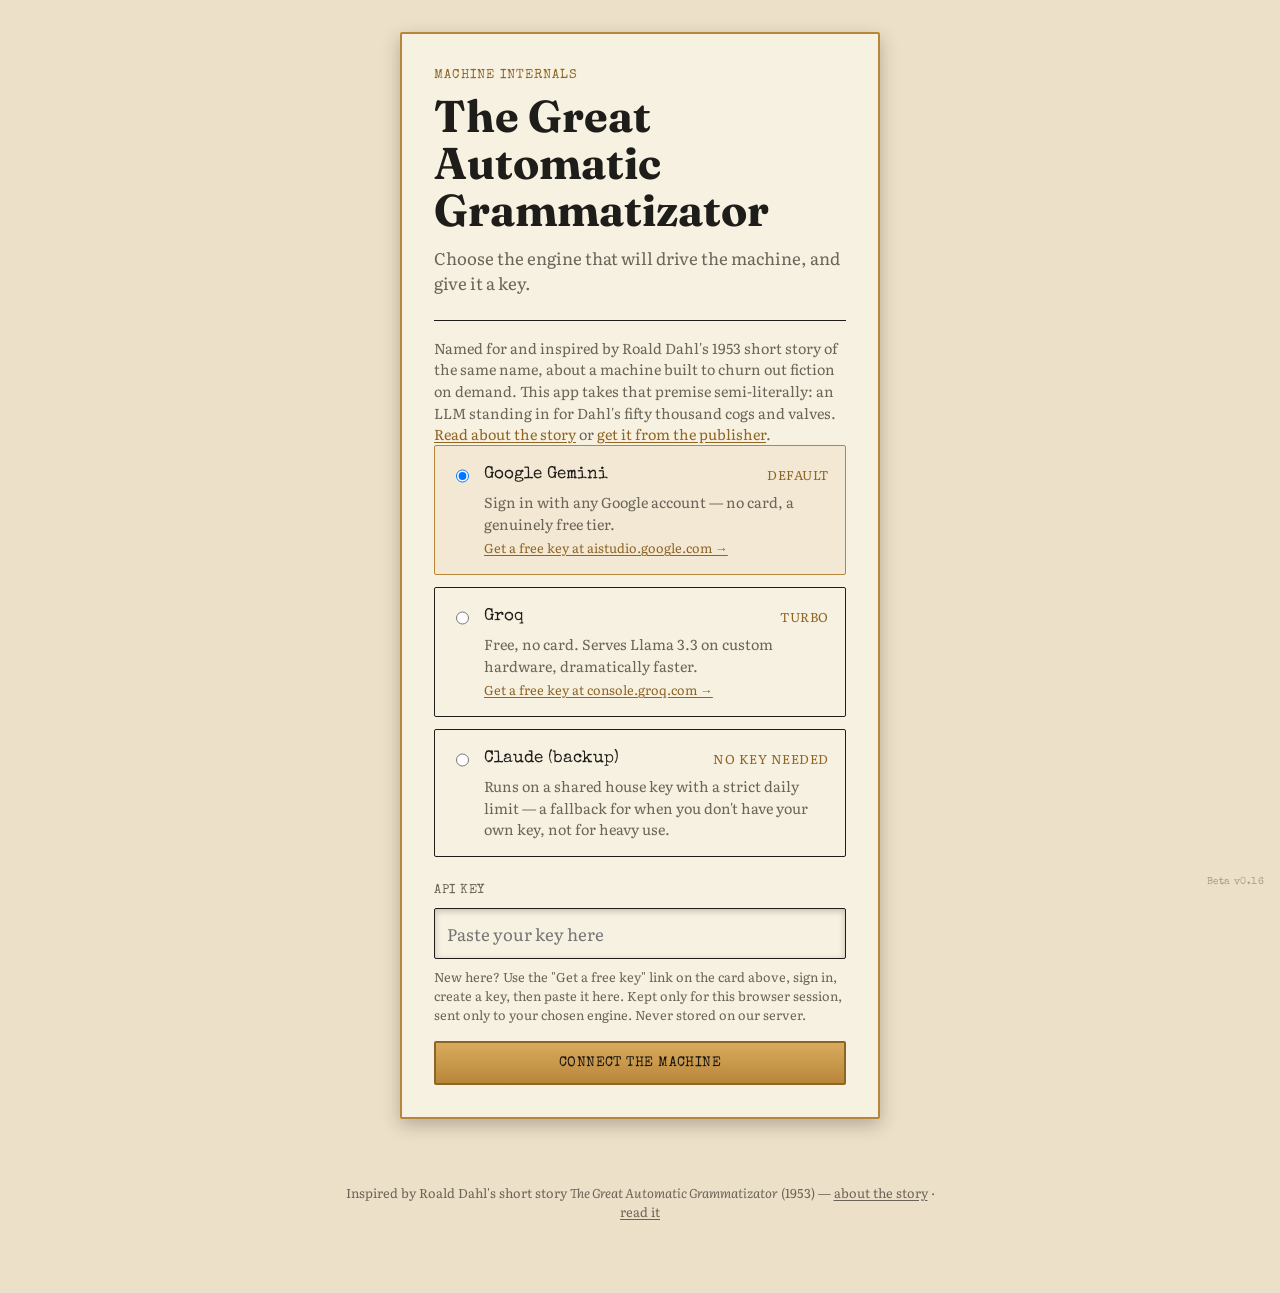
==== commit f2134ac2: "v0.16: toggle-based organ stops, pause/stop, connect-screen polish - Organ stops (Tension/Surprise/H" ====
--- a/frontend/index.html
+++ b/frontend/index.html
@@ -21,6 +21,7 @@
     <p class="eyebrow">Machine Internals</p>
     <h1 class="connect-title">The Great Automatic<br>Grammatizator</h1>
     <p class="connect-subtitle">Choose the engine that will drive the machine, and give it a key.</p>
+    <p class="connect-inspo">Named for and inspired by Roald Dahl's 1953 short story of the same name, about a machine built to churn out fiction on demand. This app takes that premise semi-literally: an LLM standing in for Dahl's fifty thousand cogs and valves. <a href="https://en.wikipedia.org/wiki/The_Great_Automatic_Grammatizator" target="_blank" rel="noopener noreferrer">Read about the story</a> or <a href="https://www.penguin.co.uk/books/192016/the-great-automatic-grammatizator-a-roald-dahl-short-story-by-dahl-roald/9781405911153" target="_blank" rel="noopener noreferrer">get it from the publisher</a>.</p>
 
     <fieldset class="engine-choice" id="engine-choice">
       <legend class="visually-hidden">AI Engine</legend>
@@ -29,14 +30,18 @@
         <input type="radio" name="engine" value="gemini" checked>
         <span class="engine-card-name">Google Gemini</span>
         <span class="engine-card-tag">Default</span>
-        <span class="engine-card-desc">Sign in with any Google account at aistudio.google.com — no card, a genuinely free tier.</span>
+        <span class="engine-card-desc">Sign in with any Google account — no card, a genuinely free tier.
+          <a class="engine-card-link" href="https://aistudio.google.com/apikey" target="_blank" rel="noopener noreferrer">Get a free key at aistudio.google.com &rarr;</a>
+        </span>
       </label>
 
       <label class="engine-card" data-engine-card="groq">
         <input type="radio" name="engine" value="groq">
         <span class="engine-card-name">Groq</span>
         <span class="engine-card-tag">Turbo</span>
-        <span class="engine-card-desc">console.groq.com — free, no card. Serves Llama 3.3 on custom hardware, dramatically faster.</span>
+        <span class="engine-card-desc">Free, no card. Serves Llama 3.3 on custom hardware, dramatically faster.
+          <a class="engine-card-link" href="https://console.groq.com/keys" target="_blank" rel="noopener noreferrer">Get a free key at console.groq.com &rarr;</a>
+        </span>
       </label>
 
       <label class="engine-card" data-engine-card="claude">
@@ -50,14 +55,9 @@
     <label class="field" for="api-key-input" id="api-key-field">
       <span class="field-label">API Key</span>
       <input type="password" id="api-key-input" autocomplete="off" spellcheck="false" placeholder="Paste your key here">
-      <span class="field-hint" id="api-key-hint">Kept only for this browser session, sent only to your chosen engine. Never stored on our server.</span>
+      <span class="field-hint" id="api-key-hint">New here? Use the "Get a free key" link on the card above, sign in, create a key, then paste it here. Kept only for this browser session, sent only to your chosen engine. Never stored on our server.</span>
     </label>
     <p class="field-hint field-standalone-hint" id="claude-key-note" hidden>No key needed — the backup engine runs on a shared house key, limited to a strict daily quota. If it's exhausted, switch to Gemini or Groq with your own free key.</p>
-
-    <label class="field field-slider" for="creativity-input">
-      <span class="field-label">Creativity <output id="creativity-output">0.9</output></span>
-      <input type="range" id="creativity-input" min="0.1" max="1.5" step="0.1" value="0.9">
-    </label>
 
     <p class="connect-error" id="connect-error" role="alert" hidden></p>
 
@@ -274,34 +274,72 @@
     <section class="panel panel-dials" aria-labelledby="panel-dials-heading">
       <h2 class="panel-heading" id="panel-dials-heading">Continuous Adjusters</h2>
 
-      <div class="dial-progress" id="dial-progress" hidden aria-hidden="true">
-        <span class="dial-progress-label">Recalibrating…</span>
-        <div class="dial-progress-track"><div class="dial-progress-fill" id="dial-progress-fill"></div></div>
+      <div class="dial-lcd" id="dial-lcd" aria-hidden="true">
+        <div class="dial-lcd-idle" id="dial-lcd-idle">
+          <span class="dial-lcd-bar"></span>
+          <span class="dial-lcd-bar"></span>
+          <span class="dial-lcd-bar"></span>
+          <span class="dial-lcd-bar"></span>
+          <span class="dial-lcd-bar"></span>
+          <span class="dial-lcd-bar"></span>
+        </div>
+        <div class="dial-progress" id="dial-progress" hidden>
+          <span class="dial-progress-label">Recalibrating…</span>
+          <div class="dial-progress-track"><div class="dial-progress-fill" id="dial-progress-fill"></div></div>
+        </div>
       </div>
 
       <div class="dial-group dial-group-stops">
         <p class="dial-group-label">Organ Stops</p>
-        <div class="dial-row">
-          <label class="dial" for="dial-tension">
-            <span class="dial-name">Tension</span>
-            <input type="range" id="dial-tension" data-dial="tension" min="0" max="10" value="4">
-          </label>
-          <label class="dial" for="dial-surprise">
-            <span class="dial-name">Surprise</span>
-            <input type="range" id="dial-surprise" data-dial="surprise" min="0" max="10" value="4">
-          </label>
-          <label class="dial" for="dial-humour">
-            <span class="dial-name">Humour</span>
-            <input type="range" id="dial-humour" data-dial="humour" min="0" max="10" value="6">
-          </label>
-          <label class="dial" for="dial-pathos">
-            <span class="dial-name">Pathos</span>
-            <input type="range" id="dial-pathos" data-dial="pathos" min="0" max="10" value="3">
-          </label>
-          <label class="dial" for="dial-mystery">
-            <span class="dial-name">Mystery</span>
-            <input type="range" id="dial-mystery" data-dial="mystery" min="0" max="10" value="3">
-          </label>
+
+        <div class="stop-quality">
+          <p class="stop-quality-label">Tension</p>
+          <div class="stop-row">
+            <label class="stop-toggle"><input type="checkbox" data-stop="ticking_clock"><span>Ticking Clock</span></label>
+            <label class="stop-toggle"><input type="checkbox" data-stop="physical_danger"><span>Physical Danger</span></label>
+            <label class="stop-toggle"><input type="checkbox" data-stop="withheld_information"><span>Withheld Information</span></label>
+            <label class="stop-toggle"><input type="checkbox" data-stop="escalating_stakes"><span>Escalating Stakes</span></label>
+          </div>
+        </div>
+
+        <div class="stop-quality">
+          <p class="stop-quality-label">Surprise</p>
+          <div class="stop-row">
+            <label class="stop-toggle"><input type="checkbox" data-stop="sudden_reversal"><span>Sudden Reversal</span></label>
+            <label class="stop-toggle"><input type="checkbox" data-stop="hidden_identity"><span>Hidden Identity</span></label>
+            <label class="stop-toggle"><input type="checkbox" data-stop="left_field_detail"><span>Left-Field Detail</span></label>
+            <label class="stop-toggle"><input type="checkbox" data-stop="broken_expectation"><span>Broken Expectation</span></label>
+          </div>
+        </div>
+
+        <div class="stop-quality">
+          <p class="stop-quality-label">Humour</p>
+          <div class="stop-row">
+            <label class="stop-toggle"><input type="checkbox" data-stop="deadpan_understatement"><span>Deadpan Understatement</span></label>
+            <label class="stop-toggle"><input type="checkbox" data-stop="slapstick_mishap"><span>Slapstick Mishap</span></label>
+            <label class="stop-toggle"><input type="checkbox" data-stop="wordplay_wit"><span>Wordplay &amp; Wit</span></label>
+            <label class="stop-toggle"><input type="checkbox" data-stop="absurd_juxtaposition"><span>Absurd Juxtaposition</span></label>
+          </div>
+        </div>
+
+        <div class="stop-quality">
+          <p class="stop-quality-label">Pathos</p>
+          <div class="stop-row">
+            <label class="stop-toggle"><input type="checkbox" data-stop="vulnerable_confession"><span>Vulnerable Confession</span></label>
+            <label class="stop-toggle"><input type="checkbox" data-stop="quiet_loss"><span>Quiet Loss</span></label>
+            <label class="stop-toggle"><input type="checkbox" data-stop="unspoken_longing"><span>Unspoken Longing</span></label>
+            <label class="stop-toggle"><input type="checkbox" data-stop="small_kindness"><span>Small Kindness</span></label>
+          </div>
+        </div>
+
+        <div class="stop-quality">
+          <p class="stop-quality-label">Mystery</p>
+          <div class="stop-row">
+            <label class="stop-toggle"><input type="checkbox" data-stop="unanswered_question"><span>Unanswered Question</span></label>
+            <label class="stop-toggle"><input type="checkbox" data-stop="strange_detail"><span>Strange Detail</span></label>
+            <label class="stop-toggle"><input type="checkbox" data-stop="unreliable_narration"><span>Unreliable Narration</span></label>
+            <label class="stop-toggle"><input type="checkbox" data-stop="ominous_omen"><span>Ominous Omen</span></label>
+          </div>
         </div>
       </div>
 
@@ -333,7 +371,13 @@
 
 <div class="toast" id="toast" role="status" aria-live="polite" hidden></div>
 
-<p class="build-tag" id="build-tag" aria-hidden="true">Beta v0.15</p>
+<footer class="app-footer">
+  Inspired by Roald Dahl's short story <em>The Great Automatic Grammatizator</em> (1953) —
+  <a href="https://en.wikipedia.org/wiki/The_Great_Automatic_Grammatizator" target="_blank" rel="noopener noreferrer">about the story</a> ·
+  <a href="https://www.penguin.co.uk/books/192016/the-great-automatic-grammatizator-a-roald-dahl-short-story-by-dahl-roald/9781405911153" target="_blank" rel="noopener noreferrer">read it</a>
+</footer>
+
+<p class="build-tag" id="build-tag" aria-hidden="true">Beta v0.16</p>
 
 <script src="js/state.js"></script>
 <script src="js/api.js"></script>
--- a/frontend/css/base.css
+++ b/frontend/css/base.css
@@ -138,6 +138,26 @@
   -webkit-overflow-scrolling: touch;
 }
 
+/* Sits in normal document flow after whichever screen is visible -- reachable by
+   scrolling down, never fixed/overlapping content. */
+.app-footer {
+  max-width: 640px;
+  margin: 0 auto;
+  padding: var(--space-6) var(--space-4) var(--space-8);
+  text-align: center;
+  font-size: var(--text-xs);
+  color: var(--text-secondary, #8a8272);
+}
+.app-footer a {
+  color: inherit;
+  text-decoration: underline;
+  text-underline-offset: 2px;
+}
+.app-footer a:hover,
+.app-footer a:focus-visible {
+  color: var(--color-brass-dark);
+}
+
 /* Quiet build tag, present on every screen -- bump the number by hand each iteration. */
 .build-tag {
   position: fixed;
--- a/frontend/css/console.css
+++ b/frontend/css/console.css
@@ -264,6 +264,23 @@
   margin-bottom: var(--space-5);
 }
 
+.connect-inspo {
+  font-size: var(--text-sm);
+  color: var(--text-secondary);
+  border-top: var(--border-hairline);
+  padding-top: var(--space-4);
+  margin: var(--space-5) 0 0;
+}
+.connect-inspo a {
+  color: var(--color-brass-dark);
+  text-decoration: underline;
+  text-underline-offset: 2px;
+}
+.connect-inspo a:hover,
+.connect-inspo a:focus-visible {
+  color: var(--color-brass);
+}
+
 .engine-choice {
   border: 0;
   padding: 0;
@@ -305,6 +322,19 @@
   grid-column: 2 / 4; grid-row: 2;
   font-size: var(--text-sm);
   color: var(--text-secondary);
+}
+
+.engine-card-link {
+  display: inline-block;
+  margin-top: var(--space-1);
+  font-size: var(--text-xs);
+  color: var(--color-brass-dark);
+  text-decoration: underline;
+  text-underline-offset: 2px;
+}
+.engine-card-link:hover,
+.engine-card-link:focus-visible {
+  color: var(--color-brass);
 }
 
 .connect-error, .console-error {
@@ -496,10 +526,49 @@
   color: var(--color-slate);
 }
 
+/* A small lo-fi LCD readout above the organ stops: idles as a made-up "the machine
+   is ticking over" equalizer when nothing's changing, and swaps to the real
+   dial-change progress bar the instant a dial moves. Never an empty gap either way. */
+.dial-lcd {
+  position: relative;
+  height: 40px;
+  margin-bottom: var(--space-5);
+  padding: 0 var(--space-3);
+  display: flex;
+  align-items: center;
+  background: var(--color-iron);
+  border-radius: 4px;
+  box-shadow: var(--shadow-inset);
+}
+
+.dial-lcd-idle {
+  display: flex;
+  align-items: center;
+  justify-content: center;
+  gap: 4px;
+  width: 100%;
+  height: 100%;
+}
+.dial-lcd-bar {
+  width: 4px;
+  height: 60%;
+  border-radius: 1px;
+  background: linear-gradient(180deg, var(--color-valve-glow), var(--color-brass-dark));
+  transform-origin: bottom;
+  opacity: 0.75;
+  animation: dial-lcd-bounce 1.1s ease-in-out infinite;
+}
+.dial-lcd-bar:nth-child(1) { animation-delay: -1.0s; }
+.dial-lcd-bar:nth-child(2) { animation-delay: -0.7s; }
+.dial-lcd-bar:nth-child(3) { animation-delay: -0.4s; }
+.dial-lcd-bar:nth-child(4) { animation-delay: -0.9s; }
+.dial-lcd-bar:nth-child(5) { animation-delay: -0.2s; }
+.dial-lcd-bar:nth-child(6) { animation-delay: -0.55s; }
+
 /* Shows the real, composer.js-computed wait between moving a dial and its effect
    landing (structurally two beats out — see console.js) rather than hiding it. */
 .dial-progress {
-  margin-bottom: var(--space-5);
+  width: 100%;
 }
 .dial-progress-label {
   display: block;
@@ -558,8 +627,66 @@
 .dial-group-pedals[data-inert="true"] .pedal {
   opacity: 0.55;
 }
-.dial-group-stops[data-inert="true"] .dial {
+.dial-group-stops[data-inert="true"] .stop-toggle {
   opacity: 0.55;
+  pointer-events: none;
+}
+
+/* Organ stops: discrete pull-toggles, one per named technique, grouped under each
+   quality -- a real organ stop is a binary pull, not a dial, and naming the specific
+   technique gives both the reader and the model something concrete to engage with. */
+.stop-quality {
+  margin-bottom: var(--space-4);
+}
+.stop-quality:last-child {
+  margin-bottom: 0;
+}
+.stop-quality-label {
+  font-family: var(--font-mechanical);
+  font-size: var(--text-xs);
+  color: var(--text-secondary);
+  margin-bottom: var(--space-2);
+}
+.stop-row {
+  display: flex;
+  flex-wrap: wrap;
+  gap: var(--space-2);
+}
+.stop-toggle {
+  position: relative;
+  cursor: pointer;
+}
+.stop-toggle input {
+  position: absolute;
+  opacity: 0;
+  width: 1px;
+  height: 1px;
+  pointer-events: none;
+}
+.stop-toggle span {
+  display: inline-block;
+  padding: var(--space-1) var(--space-2);
+  font-family: var(--font-mechanical);
+  font-size: var(--text-xs);
+  color: var(--text-secondary);
+  background: var(--bg-panel);
+  border: var(--border-hairline);
+  border-radius: var(--radius-rivet);
+  transition: background var(--duration-quick) var(--ease-standard),
+              border-color var(--duration-quick) var(--ease-standard),
+              color var(--duration-quick) var(--ease-standard);
+}
+.stop-toggle:hover span {
+  border-color: var(--color-brass-dark);
+}
+.stop-toggle input:checked + span {
+  background: linear-gradient(180deg, var(--color-valve-glow), var(--color-brass-dark));
+  border-color: var(--color-brass);
+  color: var(--color-iron);
+}
+.stop-toggle input:focus-visible + span {
+  outline: 2px solid var(--color-brass);
+  outline-offset: 1px;
 }
 
 .safety-governor {
--- a/frontend/css/animations.css
+++ b/frontend/css/animations.css
@@ -27,6 +27,11 @@
   0%, 100% { transform: rotate(0deg); }
   25% { transform: rotate(-6deg); }
   75% { transform: rotate(6deg); }
+}
+
+@keyframes dial-lcd-bounce {
+  0%, 100% { transform: scaleY(0.35); }
+  50% { transform: scaleY(1); }
 }
 
 .ignition-crt {
@@ -84,4 +89,5 @@
   .ignition-crt { animation: none; }
   .ignition-scanlines { animation: none; opacity: 0.4; }
   .manuscript-status.is-composing::before { animation: none; border-top-color: var(--color-brass-dark); }
+  .dial-lcd-bar { animation: none; transform: scaleY(0.6); }
 }
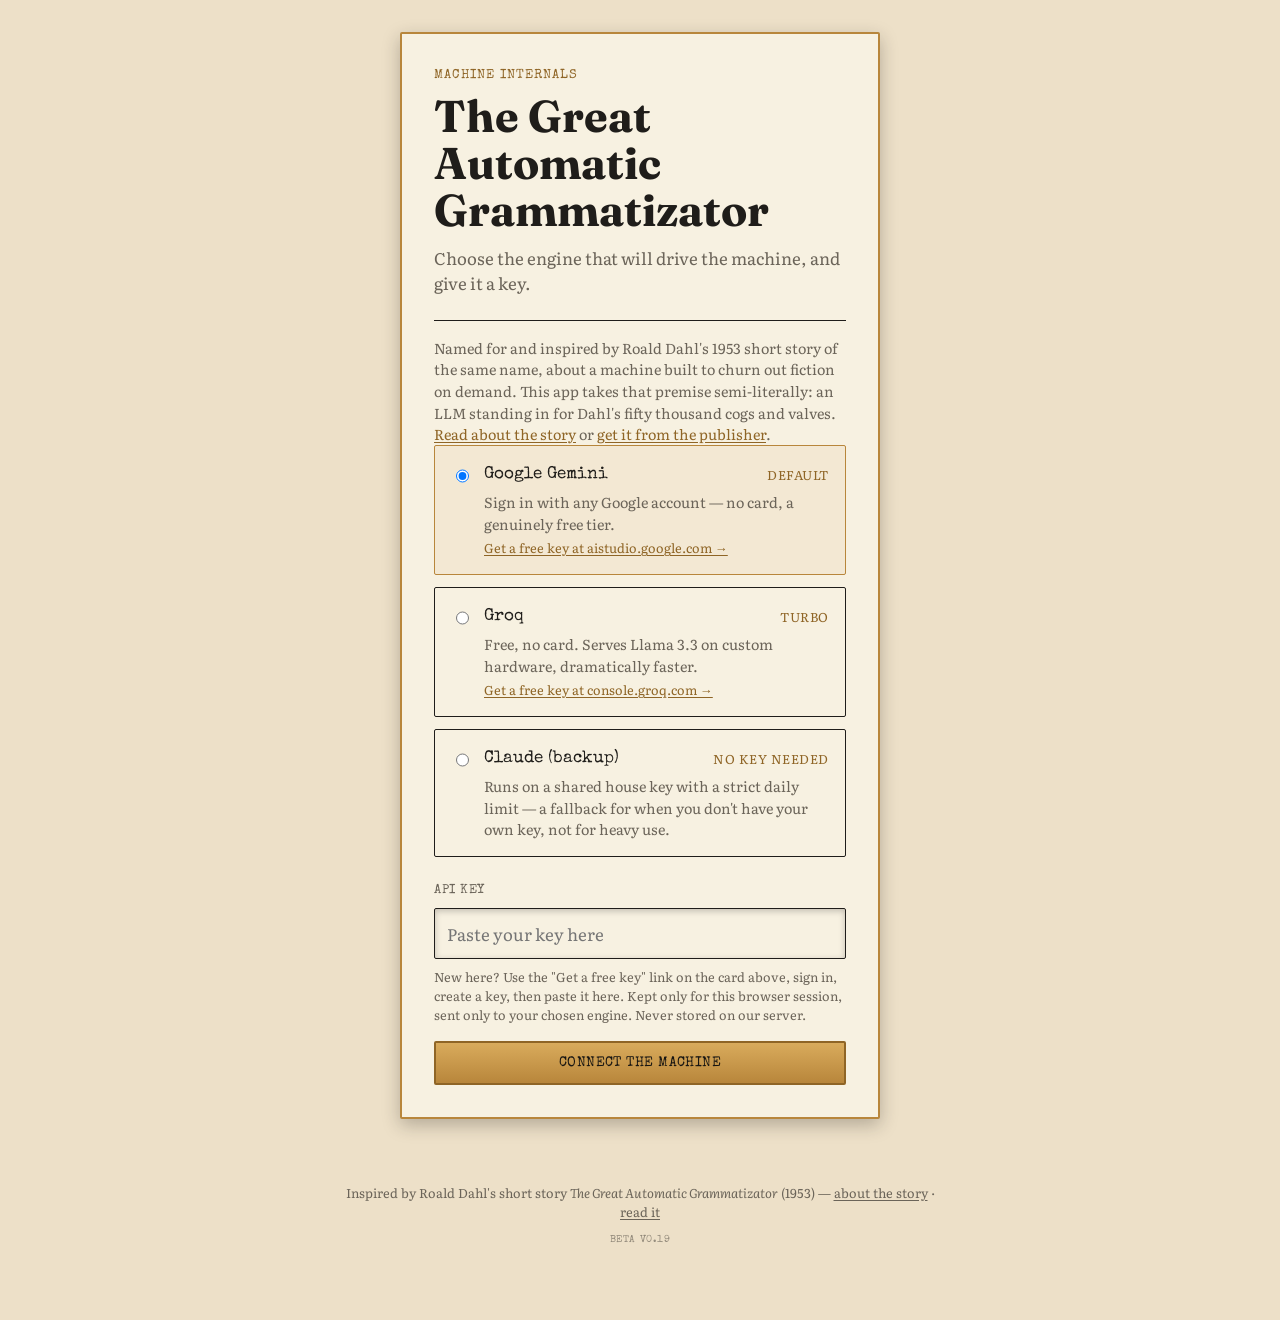
==== commit 40d022e3: "v0.19: fixed header with Pull Lever + Forget Me, real inline switch-engine link - Pull Lever moved o" ====
--- a/frontend/index.html
+++ b/frontend/index.html
@@ -93,9 +93,17 @@
 <main id="screen-console" class="screen screen-console" data-screen="console" hidden>
 
   <header class="console-header">
-    <h1 class="console-title">The Great Automatic Grammatizator</h1>
-    <div class="console-header-actions">
-      <button type="button" class="btn btn-ghost btn-small" id="btn-forget-me">Forget Me</button>
+    <div class="console-header-inner">
+      <h1 class="console-title">The Great Automatic Grammatizator</h1>
+      <div class="console-header-actions">
+        <button type="button" class="lever-switch lever-switch--compact" id="btn-pull-lever" aria-label="Pull lever — begin composing">
+          <span class="lever-switch-plate">
+            <svg class="lever-switch-icon" id="lever-icon" viewBox="0 0 40 60" aria-hidden="true"><use href="assets/svg/lever.svg#lever"></use></svg>
+          </span>
+          <span class="lever-switch-label">Pull Lever</span>
+        </button>
+        <button type="button" class="btn btn-ghost btn-small" id="btn-forget-me">Forget Me</button>
+      </div>
     </div>
   </header>
 
@@ -234,15 +242,6 @@
       </aside>
 
         </div><!-- /setup-drawer-scroll (#setup-bank) -->
-
-        <div class="setup-drawer-footer">
-          <button type="button" class="lever-switch" id="btn-pull-lever" aria-label="Pull lever — begin composing">
-            <span class="lever-switch-plate">
-              <svg class="lever-switch-icon" id="lever-icon" viewBox="0 0 40 60" aria-hidden="true"><use href="assets/svg/lever.svg#lever"></use></svg>
-            </span>
-            <span class="lever-switch-label">Pull Lever</span>
-          </button>
-        </div>
       </aside><!-- /setup-drawer -->
     </div><!-- /setup-drawer-clip -->
 
@@ -259,6 +258,7 @@
         </div>
         <div class="manuscript-text" id="manuscript-text" aria-live="polite"><span id="manuscript-text-content"></span><span class="write-head" id="manuscript-write-head" hidden></span></div>
         <p class="manuscript-status" id="manuscript-status" hidden></p>
+        <a href="#" class="manuscript-status-link" id="switch-engine-link" hidden>Switch engines &rarr;</a>
       </div>
 
       <div class="manuscript-actions">
@@ -295,50 +295,50 @@
         <div class="stop-quality">
           <p class="stop-quality-label">Tension</p>
           <div class="stop-row">
-            <label class="stop-toggle"><input type="checkbox" data-stop="ticking_clock"><span>Ticking Clock</span></label>
-            <label class="stop-toggle"><input type="checkbox" data-stop="physical_danger"><span>Physical Danger</span></label>
-            <label class="stop-toggle"><input type="checkbox" data-stop="withheld_information"><span>Withheld Information</span></label>
-            <label class="stop-toggle"><input type="checkbox" data-stop="escalating_stakes"><span>Escalating Stakes</span></label>
+            <label class="stop-toggle"><input type="checkbox" data-stop="ticking_clock"><span class="stop-toggle-knob" aria-hidden="true"></span><span class="stop-toggle-label">Ticking Clock</span></label>
+            <label class="stop-toggle"><input type="checkbox" data-stop="physical_danger"><span class="stop-toggle-knob" aria-hidden="true"></span><span class="stop-toggle-label">Physical Danger</span></label>
+            <label class="stop-toggle"><input type="checkbox" data-stop="withheld_information"><span class="stop-toggle-knob" aria-hidden="true"></span><span class="stop-toggle-label">Withheld Information</span></label>
+            <label class="stop-toggle"><input type="checkbox" data-stop="escalating_stakes"><span class="stop-toggle-knob" aria-hidden="true"></span><span class="stop-toggle-label">Escalating Stakes</span></label>
           </div>
         </div>
 
         <div class="stop-quality">
           <p class="stop-quality-label">Surprise</p>
           <div class="stop-row">
-            <label class="stop-toggle"><input type="checkbox" data-stop="sudden_reversal"><span>Sudden Reversal</span></label>
-            <label class="stop-toggle"><input type="checkbox" data-stop="hidden_identity"><span>Hidden Identity</span></label>
-            <label class="stop-toggle"><input type="checkbox" data-stop="left_field_detail"><span>Left-Field Detail</span></label>
-            <label class="stop-toggle"><input type="checkbox" data-stop="broken_expectation"><span>Broken Expectation</span></label>
+            <label class="stop-toggle"><input type="checkbox" data-stop="sudden_reversal"><span class="stop-toggle-knob" aria-hidden="true"></span><span class="stop-toggle-label">Sudden Reversal</span></label>
+            <label class="stop-toggle"><input type="checkbox" data-stop="hidden_identity"><span class="stop-toggle-knob" aria-hidden="true"></span><span class="stop-toggle-label">Hidden Identity</span></label>
+            <label class="stop-toggle"><input type="checkbox" data-stop="left_field_detail"><span class="stop-toggle-knob" aria-hidden="true"></span><span class="stop-toggle-label">Left-Field Detail</span></label>
+            <label class="stop-toggle"><input type="checkbox" data-stop="broken_expectation"><span class="stop-toggle-knob" aria-hidden="true"></span><span class="stop-toggle-label">Broken Expectation</span></label>
           </div>
         </div>
 
         <div class="stop-quality">
           <p class="stop-quality-label">Humour</p>
           <div class="stop-row">
-            <label class="stop-toggle"><input type="checkbox" data-stop="deadpan_understatement"><span>Deadpan Understatement</span></label>
-            <label class="stop-toggle"><input type="checkbox" data-stop="slapstick_mishap"><span>Slapstick Mishap</span></label>
-            <label class="stop-toggle"><input type="checkbox" data-stop="wordplay_wit"><span>Wordplay &amp; Wit</span></label>
-            <label class="stop-toggle"><input type="checkbox" data-stop="absurd_juxtaposition"><span>Absurd Juxtaposition</span></label>
+            <label class="stop-toggle"><input type="checkbox" data-stop="deadpan_understatement"><span class="stop-toggle-knob" aria-hidden="true"></span><span class="stop-toggle-label">Deadpan Understatement</span></label>
+            <label class="stop-toggle"><input type="checkbox" data-stop="slapstick_mishap"><span class="stop-toggle-knob" aria-hidden="true"></span><span class="stop-toggle-label">Slapstick Mishap</span></label>
+            <label class="stop-toggle"><input type="checkbox" data-stop="wordplay_wit"><span class="stop-toggle-knob" aria-hidden="true"></span><span class="stop-toggle-label">Wordplay &amp; Wit</span></label>
+            <label class="stop-toggle"><input type="checkbox" data-stop="absurd_juxtaposition"><span class="stop-toggle-knob" aria-hidden="true"></span><span class="stop-toggle-label">Absurd Juxtaposition</span></label>
           </div>
         </div>
 
         <div class="stop-quality">
           <p class="stop-quality-label">Pathos</p>
           <div class="stop-row">
-            <label class="stop-toggle"><input type="checkbox" data-stop="vulnerable_confession"><span>Vulnerable Confession</span></label>
-            <label class="stop-toggle"><input type="checkbox" data-stop="quiet_loss"><span>Quiet Loss</span></label>
-            <label class="stop-toggle"><input type="checkbox" data-stop="unspoken_longing"><span>Unspoken Longing</span></label>
-            <label class="stop-toggle"><input type="checkbox" data-stop="small_kindness"><span>Small Kindness</span></label>
+            <label class="stop-toggle"><input type="checkbox" data-stop="vulnerable_confession"><span class="stop-toggle-knob" aria-hidden="true"></span><span class="stop-toggle-label">Vulnerable Confession</span></label>
+            <label class="stop-toggle"><input type="checkbox" data-stop="quiet_loss"><span class="stop-toggle-knob" aria-hidden="true"></span><span class="stop-toggle-label">Quiet Loss</span></label>
+            <label class="stop-toggle"><input type="checkbox" data-stop="unspoken_longing"><span class="stop-toggle-knob" aria-hidden="true"></span><span class="stop-toggle-label">Unspoken Longing</span></label>
+            <label class="stop-toggle"><input type="checkbox" data-stop="small_kindness"><span class="stop-toggle-knob" aria-hidden="true"></span><span class="stop-toggle-label">Small Kindness</span></label>
           </div>
         </div>
 
         <div class="stop-quality">
           <p class="stop-quality-label">Mystery</p>
           <div class="stop-row">
-            <label class="stop-toggle"><input type="checkbox" data-stop="unanswered_question"><span>Unanswered Question</span></label>
-            <label class="stop-toggle"><input type="checkbox" data-stop="strange_detail"><span>Strange Detail</span></label>
-            <label class="stop-toggle"><input type="checkbox" data-stop="unreliable_narration"><span>Unreliable Narration</span></label>
-            <label class="stop-toggle"><input type="checkbox" data-stop="ominous_omen"><span>Ominous Omen</span></label>
+            <label class="stop-toggle"><input type="checkbox" data-stop="unanswered_question"><span class="stop-toggle-knob" aria-hidden="true"></span><span class="stop-toggle-label">Unanswered Question</span></label>
+            <label class="stop-toggle"><input type="checkbox" data-stop="strange_detail"><span class="stop-toggle-knob" aria-hidden="true"></span><span class="stop-toggle-label">Strange Detail</span></label>
+            <label class="stop-toggle"><input type="checkbox" data-stop="unreliable_narration"><span class="stop-toggle-knob" aria-hidden="true"></span><span class="stop-toggle-label">Unreliable Narration</span></label>
+            <label class="stop-toggle"><input type="checkbox" data-stop="ominous_omen"><span class="stop-toggle-knob" aria-hidden="true"></span><span class="stop-toggle-label">Ominous Omen</span></label>
           </div>
         </div>
       </div>
@@ -372,12 +372,13 @@
 <div class="toast" id="toast" role="status" aria-live="polite" hidden></div>
 
 <footer class="app-footer">
-  Inspired by Roald Dahl's short story <em>The Great Automatic Grammatizator</em> (1953) —
-  <a href="https://en.wikipedia.org/wiki/The_Great_Automatic_Grammatizator" target="_blank" rel="noopener noreferrer">about the story</a> ·
-  <a href="https://www.penguin.co.uk/books/192016/the-great-automatic-grammatizator-a-roald-dahl-short-story-by-dahl-roald/9781405911153" target="_blank" rel="noopener noreferrer">read it</a>
+  <p class="app-footer-inspo">
+    Inspired by Roald Dahl's short story <em>The Great Automatic Grammatizator</em> (1953) —
+    <a href="https://en.wikipedia.org/wiki/The_Great_Automatic_Grammatizator" target="_blank" rel="noopener noreferrer">about the story</a> ·
+    <a href="https://www.penguin.co.uk/books/192016/the-great-automatic-grammatizator-a-roald-dahl-short-story-by-dahl-roald/9781405911153" target="_blank" rel="noopener noreferrer">read it</a>
+  </p>
+  <p class="build-tag" id="build-tag">Beta v0.19</p>
 </footer>
-
-<p class="build-tag" id="build-tag" aria-hidden="true">Beta v0.16</p>
 
 <script src="js/state.js"></script>
 <script src="js/api.js"></script>
--- a/frontend/css/tokens.css
+++ b/frontend/css/tokens.css
@@ -87,6 +87,7 @@
   /* ---- Layering --------------------------------------------------------- */
   --z-console: 1;
   --z-panel-lock: 5;
+  --z-console-header: 6;
   --z-ignition: 10;
   --z-transition-overlay: 20;
   --z-toast: 30;
--- a/frontend/css/base.css
+++ b/frontend/css/base.css
@@ -158,18 +158,14 @@
   color: var(--color-brass-dark);
 }
 
-/* Quiet build tag, present on every screen -- bump the number by hand each iteration. */
+/* Lives inside .app-footer now (was a separate floating corner tag that turned out
+   too easy to miss entirely) -- bump the number by hand each iteration. */
 .build-tag {
-  position: fixed;
-  right: var(--space-2, 8px);
-  bottom: var(--space-2, 8px);
-  margin: 0;
-  padding: 2px 8px;
+  margin: var(--space-3) 0 0;
   font-family: var(--font-mechanical, monospace);
   font-size: 10px;
-  letter-spacing: 0.04em;
+  letter-spacing: 0.06em;
+  text-transform: uppercase;
   color: var(--text-secondary, #8a8272);
-  opacity: 0.55;
-  pointer-events: none;
-  z-index: 5;
+  opacity: 0.7;
 }
--- a/frontend/css/console.css
+++ b/frontend/css/console.css
@@ -224,6 +224,25 @@
   color: var(--color-brass-dark);
 }
 
+/* Same control, shrunk and turned sideways to sit in the fixed header next to
+   Forget Me -- icon on the left, label beside it, rather than the full-size plate
+   with the label stacked underneath. */
+.lever-switch--compact {
+  flex-direction: row;
+  width: auto;
+  min-height: 36px;
+  gap: var(--space-2);
+}
+.lever-switch--compact .lever-switch-plate {
+  width: 30px;
+  height: 36px;
+  padding-bottom: var(--space-1);
+}
+.lever-switch--compact .lever-switch-icon {
+  width: 16px;
+  height: 24px;
+}
+
 /* ---- Screen 1: Engine connect -------------------------------------------- */
 
 .screen-connect {
@@ -346,20 +365,39 @@
 /* ---- Screen 3: Console ---------------------------------------------------- */
 
 .screen-console {
-  padding: var(--space-4) var(--space-4) var(--space-7);
+  padding: 0 var(--space-4) var(--space-7);
   max-width: 1200px;
   margin: 0 auto;
 }
 
+/* Fixed so Pull Lever and Forget Me are always reachable, not just before the
+   reader scrolls down -- the inner wrapper keeps its content aligned with the rest
+   of the console (which is capped at the same max-width) while the bar itself
+   spans the full viewport width behind it. */
 .console-header {
-  display: flex;
-  align-items: baseline;
+  position: fixed;
+  top: 0;
+  left: 0;
+  right: 0;
+  z-index: var(--z-console-header);
+  background: var(--bg-console);
+  border-bottom: var(--border-hairline);
+}
+.console-header-inner {
+  display: flex;
+  align-items: center;
   justify-content: space-between;
   flex-wrap: wrap;
   gap: var(--space-3);
-  padding-block: var(--space-5);
-  border-bottom: var(--border-hairline);
-  margin-bottom: var(--space-5);
+  max-width: 1200px;
+  margin: 0 auto;
+  padding: var(--space-3) var(--space-4);
+}
+
+.console-header-actions {
+  display: flex;
+  align-items: center;
+  gap: var(--space-4);
 }
 
 .console-title {
@@ -368,7 +406,10 @@
   font-size: var(--text-lg);
 }
 
+/* Clears the fixed header -- generous rather than hair-thin, since the header can
+   wrap onto two lines on narrow viewports. */
 .console-main {
+  margin-top: 92px;
   display: grid;
   grid-template-columns: minmax(0, 1fr) minmax(240px, 300px);
   gap: var(--space-5);
@@ -438,15 +479,6 @@
   gap: var(--space-5);
 }
 
-.setup-drawer-footer {
-  flex: 0 0 auto;
-  padding: var(--space-4) var(--space-5);
-  border-top: var(--border-hairline);
-  background:
-    repeating-linear-gradient(135deg, rgba(0,0,0,0.03) 0 2px, transparent 2px 14px),
-    var(--bg-panel);
-}
-
 .manuscript-slot {
   min-height: 420px;
 }
@@ -526,6 +558,24 @@
   color: var(--color-slate);
 }
 
+/* Shown right under the status line for rate_limited/engine_overloaded errors --
+   a real inline link, not a separate boxed button, so it reads as part of the
+   sentence the jammed message just made. */
+.manuscript-status-link {
+  display: block;
+  margin-top: var(--space-2);
+  font-family: var(--font-mechanical);
+  font-size: var(--text-xs);
+  letter-spacing: 0.04em;
+  color: var(--color-brass-dark);
+  text-decoration: underline;
+  text-underline-offset: 2px;
+}
+.manuscript-status-link:hover,
+.manuscript-status-link:focus-visible {
+  color: var(--color-brass);
+}
+
 /* A small lo-fi LCD readout above the organ stops: idles as a made-up "the machine
    is ticking over" equalizer when nothing's changing, and swaps to the real
    dial-change progress bar the instant a dial moves. Never an empty gap either way. */
@@ -549,12 +599,20 @@
   width: 100%;
   height: 100%;
 }
+/* Dormant by default (no animation) -- flat low bars, like an LCD with no signal.
+   Only actually ticks over once the lever's pulled and the machine is composing;
+   .dial-lcd.is-active is toggled by console.js. */
 .dial-lcd-bar {
   width: 4px;
   height: 60%;
   border-radius: 1px;
   background: linear-gradient(180deg, var(--color-valve-glow), var(--color-brass-dark));
   transform-origin: bottom;
+  opacity: 0.35;
+  transform: scaleY(0.3);
+  transition: opacity var(--duration-standard) var(--ease-standard);
+}
+.dial-lcd.is-active .dial-lcd-bar {
   opacity: 0.75;
   animation: dial-lcd-bounce 1.1s ease-in-out infinite;
 }
@@ -647,13 +705,17 @@
   color: var(--text-secondary);
   margin-bottom: var(--space-2);
 }
+/* One row per stop, knob on the left, its name beside it -- reads as an actual bank
+   of organ stops, not a row of pill buttons. */
 .stop-row {
   display: flex;
-  flex-wrap: wrap;
+  flex-direction: column;
   gap: var(--space-2);
 }
 .stop-toggle {
-  position: relative;
+  display: flex;
+  align-items: center;
+  gap: var(--space-2);
   cursor: pointer;
 }
 .stop-toggle input {
@@ -663,30 +725,41 @@
   height: 1px;
   pointer-events: none;
 }
-.stop-toggle span {
-  display: inline-block;
-  padding: var(--space-1) var(--space-2);
-  font-family: var(--font-mechanical);
-  font-size: var(--text-xs);
-  color: var(--text-secondary);
-  background: var(--bg-panel);
-  border: var(--border-hairline);
-  border-radius: var(--radius-rivet);
+.stop-toggle-knob {
+  flex-shrink: 0;
+  width: 14px;
+  height: 14px;
+  border-radius: 50%;
+  background: radial-gradient(circle at 35% 30%, var(--color-iron-soft), var(--color-iron) 70%);
+  border: 1px solid var(--color-slate);
+  box-shadow: var(--shadow-inset);
   transition: background var(--duration-quick) var(--ease-standard),
               border-color var(--duration-quick) var(--ease-standard),
-              color var(--duration-quick) var(--ease-standard);
-}
-.stop-toggle:hover span {
+              box-shadow var(--duration-quick) var(--ease-standard),
+              transform var(--duration-quick) var(--ease-standard);
+}
+.stop-toggle-label {
+  font-family: var(--font-mechanical);
+  font-size: var(--text-xs);
+  color: var(--text-secondary);
+  transition: color var(--duration-quick) var(--ease-standard);
+}
+.stop-toggle:hover .stop-toggle-knob {
   border-color: var(--color-brass-dark);
 }
-.stop-toggle input:checked + span {
-  background: linear-gradient(180deg, var(--color-valve-glow), var(--color-brass-dark));
+/* "Pulled": the knob lifts slightly and lights up amber, like a real stop drawn out. */
+.stop-toggle input:checked + .stop-toggle-knob {
+  background: radial-gradient(circle at 35% 30%, var(--color-valve-glow), var(--color-brass-dark) 75%);
   border-color: var(--color-brass);
-  color: var(--color-iron);
-}
-.stop-toggle input:focus-visible + span {
+  box-shadow: 0 0 5px var(--color-valve-glow), var(--shadow-inset);
+  transform: scale(1.15);
+}
+.stop-toggle input:checked + .stop-toggle-knob + .stop-toggle-label {
+  color: var(--color-brass-dark);
+}
+.stop-toggle input:focus-visible + .stop-toggle-knob {
   outline: 2px solid var(--color-brass);
-  outline-offset: 1px;
+  outline-offset: 2px;
 }
 
 .safety-governor {
@@ -732,3 +805,11 @@
     width: 100%;
   }
 }
+
+@media (max-width: 560px) {
+  /* The header wraps to two lines below this width -- give the content below it
+     more clearance so nothing starts out hidden underneath. */
+  .console-main {
+    margin-top: 132px;
+  }
+}
